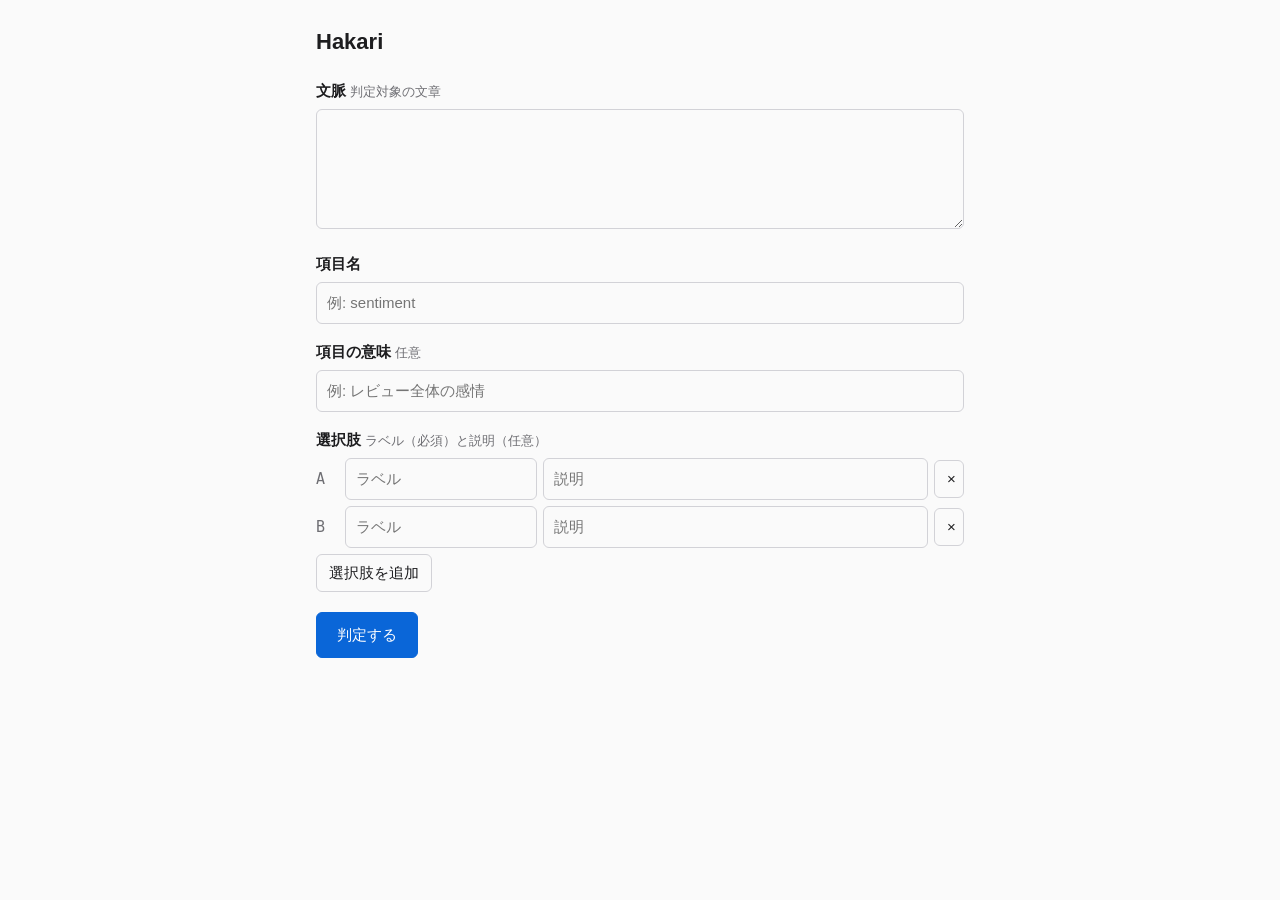
==== src/hakari/static/index.html @ 136a6e20 "feat: ブラウザから判定できる Web 画面と API を追加 FastAPI で GET / に入力フォーム，POST /api/decide に判定 API を置く． 画面は文脈・項目名・項目" ====
<!doctype html>
<html lang="ja">
<head>
<meta charset="utf-8">
<meta name="viewport" content="width=device-width, initial-scale=1">
<title>Hakari</title>
<style>
  :root { --fg: #1d1d1f; --bg: #fafafa; --muted: #6e6e73; --line: #d2d2d7; --accent: #0a66d8; --bar: #e8eef8; --err: #c62828; }
  @media (prefers-color-scheme: dark) {
    :root { --fg: #f2f2f7; --bg: #1c1c1e; --muted: #98989d; --line: #3a3a3c; --accent: #5ea2ff; --bar: #2a3442; --err: #ff6b6b; }
  }
  * { box-sizing: border-box; }
  body { margin: 0; background: var(--bg); color: var(--fg); font: 15px/1.6 -apple-system, BlinkMacSystemFont, "Hiragino Sans", sans-serif; }
  main { max-width: 680px; margin: 0 auto; padding: 24px 16px 48px; }
  h1 { font-size: 22px; margin: 0 0 20px; }
  label { display: block; font-weight: 600; margin: 16px 0 6px; }
  label small { font-weight: 400; color: var(--muted); }
  input, textarea { width: 100%; padding: 8px 10px; border: 1px solid var(--line); border-radius: 6px; background: transparent; color: inherit; font: inherit; }
  textarea { min-height: 120px; resize: vertical; }
  .choice { display: grid; grid-template-columns: 1.5em 1fr 2fr 2em; gap: 6px; align-items: center; margin-bottom: 6px; }
  .code { color: var(--muted); font-family: ui-monospace, monospace; }
  button { font: inherit; border: 1px solid var(--line); border-radius: 6px; background: transparent; color: inherit; padding: 6px 12px; cursor: pointer; }
  button.primary { background: var(--accent); border-color: var(--accent); color: #fff; padding: 10px 20px; margin-top: 20px; }
  button:disabled { opacity: .5; cursor: wait; }
  #result { margin-top: 28px; }
  .answer { font-size: 20px; font-weight: 700; }
  .row { display: grid; grid-template-columns: 8em 1fr 4.5em; gap: 8px; align-items: center; margin: 6px 0; }
  .row .bar { background: var(--bar); border-radius: 4px; height: 14px; overflow: hidden; }
  .row .fill { background: var(--accent); height: 100%; }
  .row .pct { text-align: right; font-variant-numeric: tabular-nums; }
  .row .name { overflow: hidden; text-overflow: ellipsis; white-space: nowrap; }
  .error { color: var(--err); }
</style>
</head>
<body>
<main>
  <h1>Hakari</h1>
  <form id="form">
    <label for="context">文脈 <small>判定対象の文章</small></label>
    <textarea id="context" required></textarea>

    <label for="field">項目名</label>
    <input id="field" required placeholder="例: sentiment">

    <label for="meaning">項目の意味 <small>任意</small></label>
    <input id="meaning" placeholder="例: レビュー全体の感情">

    <label>選択肢 <small>ラベル（必須）と説明（任意）</small></label>
    <div id="choices"></div>
    <button type="button" id="add">選択肢を追加</button>

    <div><button type="submit" class="primary" id="submit">判定する</button></div>
  </form>
  <section id="result" aria-live="polite"></section>
</main>
<script>
const MAX = 26;
const choicesEl = document.getElementById("choices");
const resultEl = document.getElementById("result");

function renumber() {
  [...choicesEl.children].forEach((row, i) => {
    row.querySelector(".code").textContent = String.fromCharCode(65 + i);
  });
  document.getElementById("add").disabled = choicesEl.children.length >= MAX;
}

function addChoice(label = "", description = "") {
  const row = document.createElement("div");
  row.className = "choice";
  row.innerHTML = '<span class="code"></span><input class="label" required placeholder="ラベル">' +
    '<input class="desc" placeholder="説明"><button type="button" aria-label="削除">×</button>';
  row.querySelector(".label").value = label;
  row.querySelector(".desc").value = description;
  row.querySelector("button").onclick = () => {
    if (choicesEl.children.length > 2) { row.remove(); renumber(); }
  };
  choicesEl.appendChild(row);
  renumber();
}

function el(tag, cls, text) {
  const e = document.createElement(tag);
  if (cls) e.className = cls;
  if (text !== undefined) e.textContent = text;
  return e;
}

function showResult(data) {
  resultEl.replaceChildren();
  resultEl.append(el("div", null, "回答"), el("div", "answer", data.answer));
  for (const p of data.probabilities) {
    const row = el("div", "row");
    const bar = el("div", "bar");
    const fill = el("div", "fill");
    fill.style.width = (p.probability * 100).toFixed(1) + "%";
    bar.append(fill);
    row.append(el("span", "name", `${p.code}: ${p.label}`), bar, el("span", "pct", (p.probability * 100).toFixed(1) + "%"));
    resultEl.append(row);
  }
}

function showError(msg) {
  resultEl.replaceChildren(el("p", "error", msg));
}

document.getElementById("add").onclick = () => addChoice();

document.getElementById("form").onsubmit = async (ev) => {
  ev.preventDefault();
  const submit = document.getElementById("submit");
  const body = {
    context: document.getElementById("context").value,
    field: document.getElementById("field").value,
    meaning: document.getElementById("meaning").value,
    choices: [...choicesEl.children].map((row) => ({
      label: row.querySelector(".label").value,
      description: row.querySelector(".desc").value,
    })),
  };
  submit.disabled = true;
  resultEl.replaceChildren(el("p", null, "判定中…"));
  try {
    const res = await fetch("/api/decide", {
      method: "POST",
      headers: { "Content-Type": "application/json" },
      body: JSON.stringify(body),
    });
    const data = await res.json();
    if (!res.ok) {
      showError(typeof data.detail === "string" ? data.detail : "入力内容を確認してください");
    } else {
      showResult(data);
    }
  } catch (e) {
    showError("サーバーに接続できない: " + e.message);
  } finally {
    submit.disabled = false;
  }
};

addChoice();
addChoice();
</script>
</body>
</html>
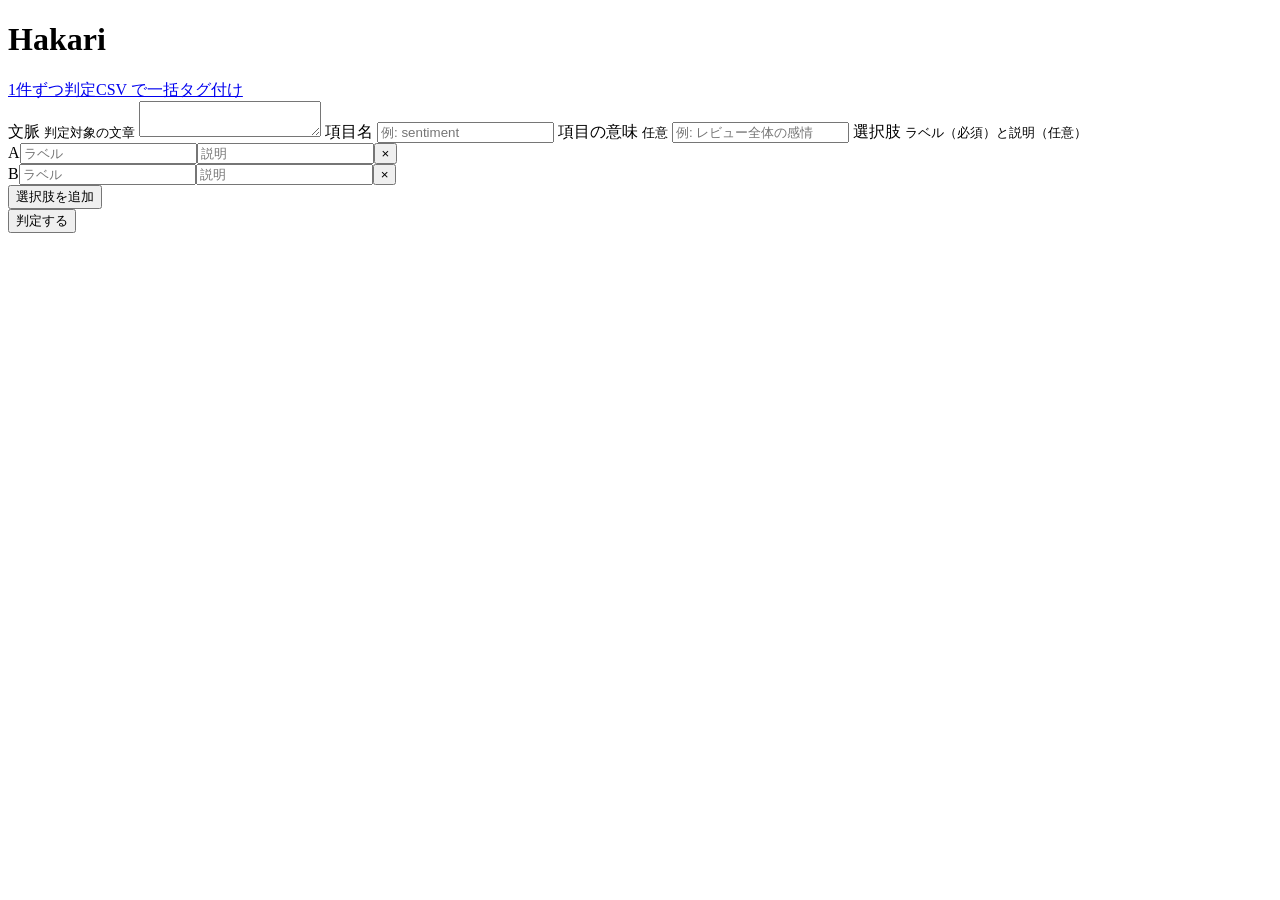
==== commit ff6b639d: "feat: CSV で一括タグ付けする画面と API を追加 アンケート CSV をブラウザから投入し，自由記述の列と複数のタグを指定してタグ付けできるようにする． 処理は長時間になるため，開始 AP" ====
--- a/src/hakari/static/index.html
+++ b/src/hakari/static/index.html
@@ -4,37 +4,12 @@
 <meta charset="utf-8">
 <meta name="viewport" content="width=device-width, initial-scale=1">
 <title>Hakari</title>
-<style>
-  :root { --fg: #1d1d1f; --bg: #fafafa; --muted: #6e6e73; --line: #d2d2d7; --accent: #0a66d8; --bar: #e8eef8; --err: #c62828; }
-  @media (prefers-color-scheme: dark) {
-    :root { --fg: #f2f2f7; --bg: #1c1c1e; --muted: #98989d; --line: #3a3a3c; --accent: #5ea2ff; --bar: #2a3442; --err: #ff6b6b; }
-  }
-  * { box-sizing: border-box; }
-  body { margin: 0; background: var(--bg); color: var(--fg); font: 15px/1.6 -apple-system, BlinkMacSystemFont, "Hiragino Sans", sans-serif; }
-  main { max-width: 680px; margin: 0 auto; padding: 24px 16px 48px; }
-  h1 { font-size: 22px; margin: 0 0 20px; }
-  label { display: block; font-weight: 600; margin: 16px 0 6px; }
-  label small { font-weight: 400; color: var(--muted); }
-  input, textarea { width: 100%; padding: 8px 10px; border: 1px solid var(--line); border-radius: 6px; background: transparent; color: inherit; font: inherit; }
-  textarea { min-height: 120px; resize: vertical; }
-  .choice { display: grid; grid-template-columns: 1.5em 1fr 2fr 2em; gap: 6px; align-items: center; margin-bottom: 6px; }
-  .code { color: var(--muted); font-family: ui-monospace, monospace; }
-  button { font: inherit; border: 1px solid var(--line); border-radius: 6px; background: transparent; color: inherit; padding: 6px 12px; cursor: pointer; }
-  button.primary { background: var(--accent); border-color: var(--accent); color: #fff; padding: 10px 20px; margin-top: 20px; }
-  button:disabled { opacity: .5; cursor: wait; }
-  #result { margin-top: 28px; }
-  .answer { font-size: 20px; font-weight: 700; }
-  .row { display: grid; grid-template-columns: 8em 1fr 4.5em; gap: 8px; align-items: center; margin: 6px 0; }
-  .row .bar { background: var(--bar); border-radius: 4px; height: 14px; overflow: hidden; }
-  .row .fill { background: var(--accent); height: 100%; }
-  .row .pct { text-align: right; font-variant-numeric: tabular-nums; }
-  .row .name { overflow: hidden; text-overflow: ellipsis; white-space: nowrap; }
-  .error { color: var(--err); }
-</style>
+<link rel="stylesheet" href="/static/style.css">
 </head>
 <body>
 <main>
   <h1>Hakari</h1>
+  <nav><a href="/" aria-current="page">1件ずつ判定</a><a href="/batch">CSV で一括タグ付け</a></nav>
   <form id="form">
     <label for="context">文脈 <small>判定対象の文章</small></label>
     <textarea id="context" required></textarea>
